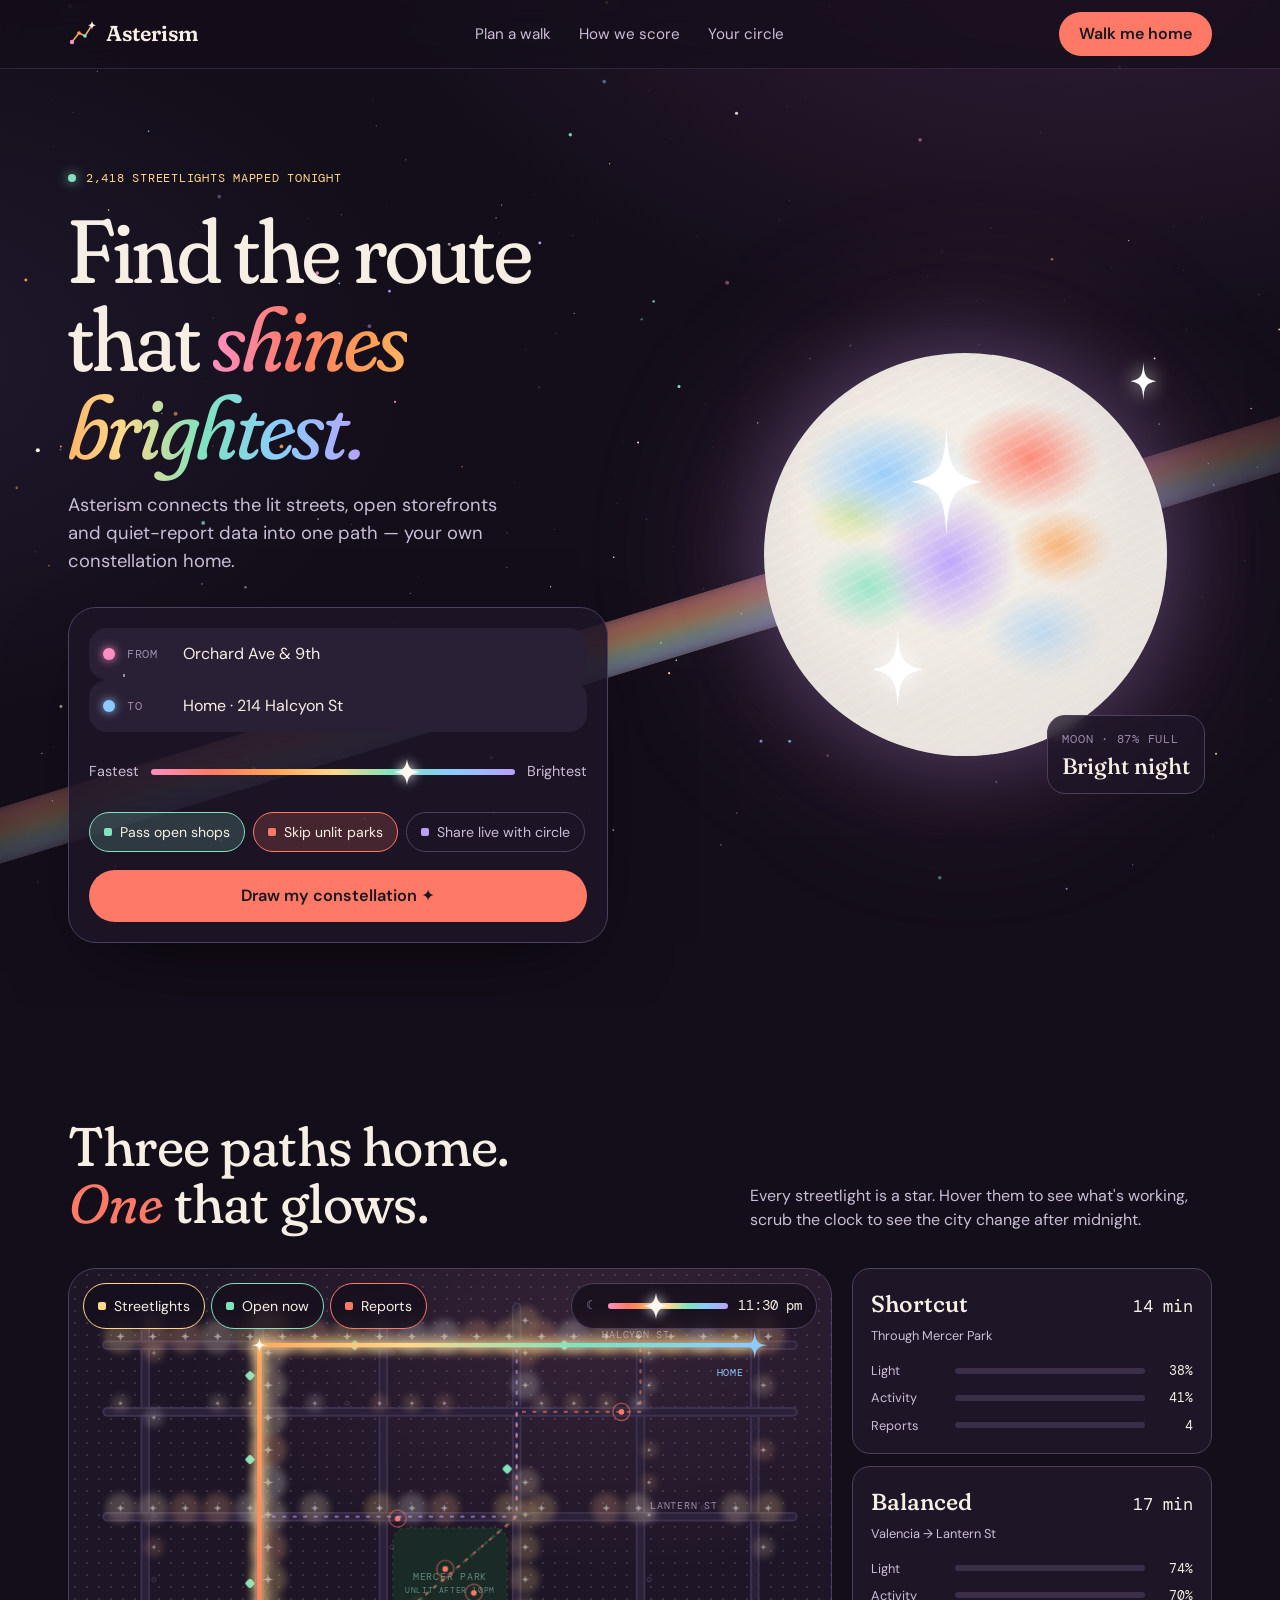
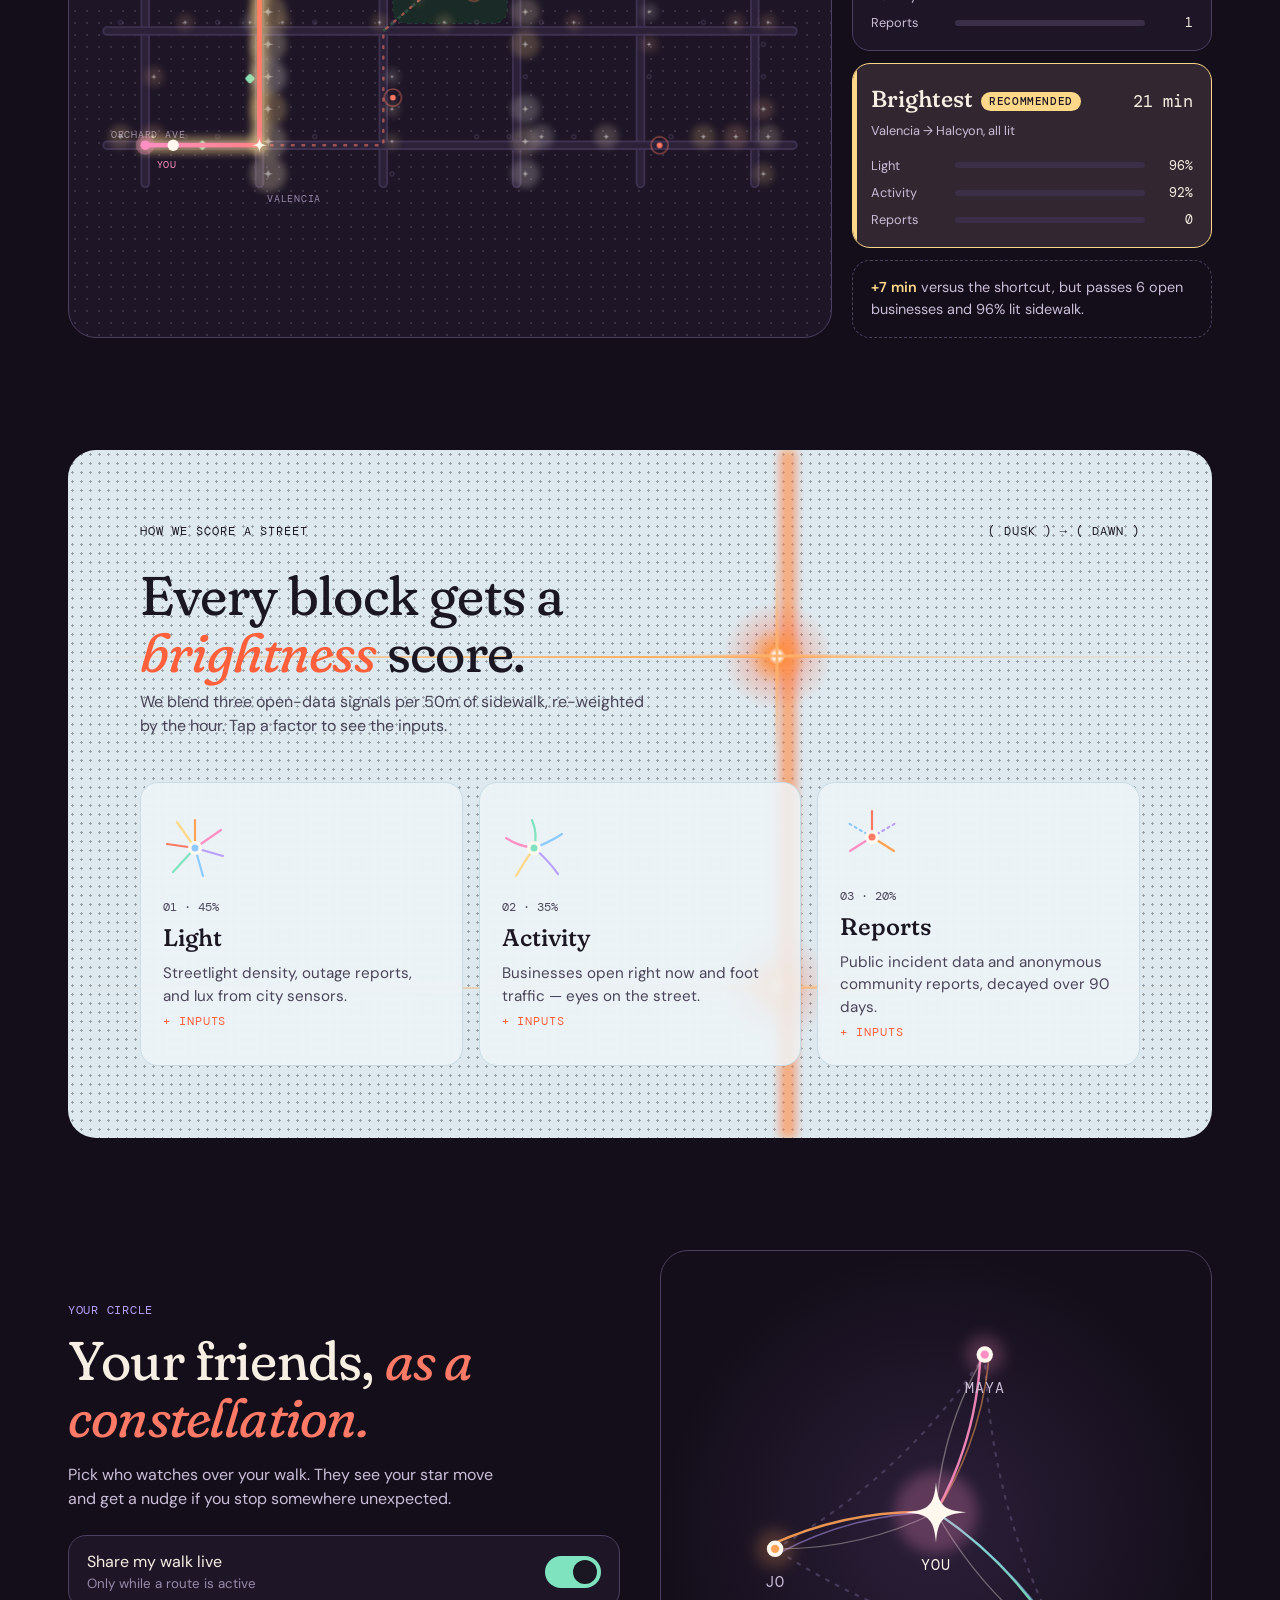
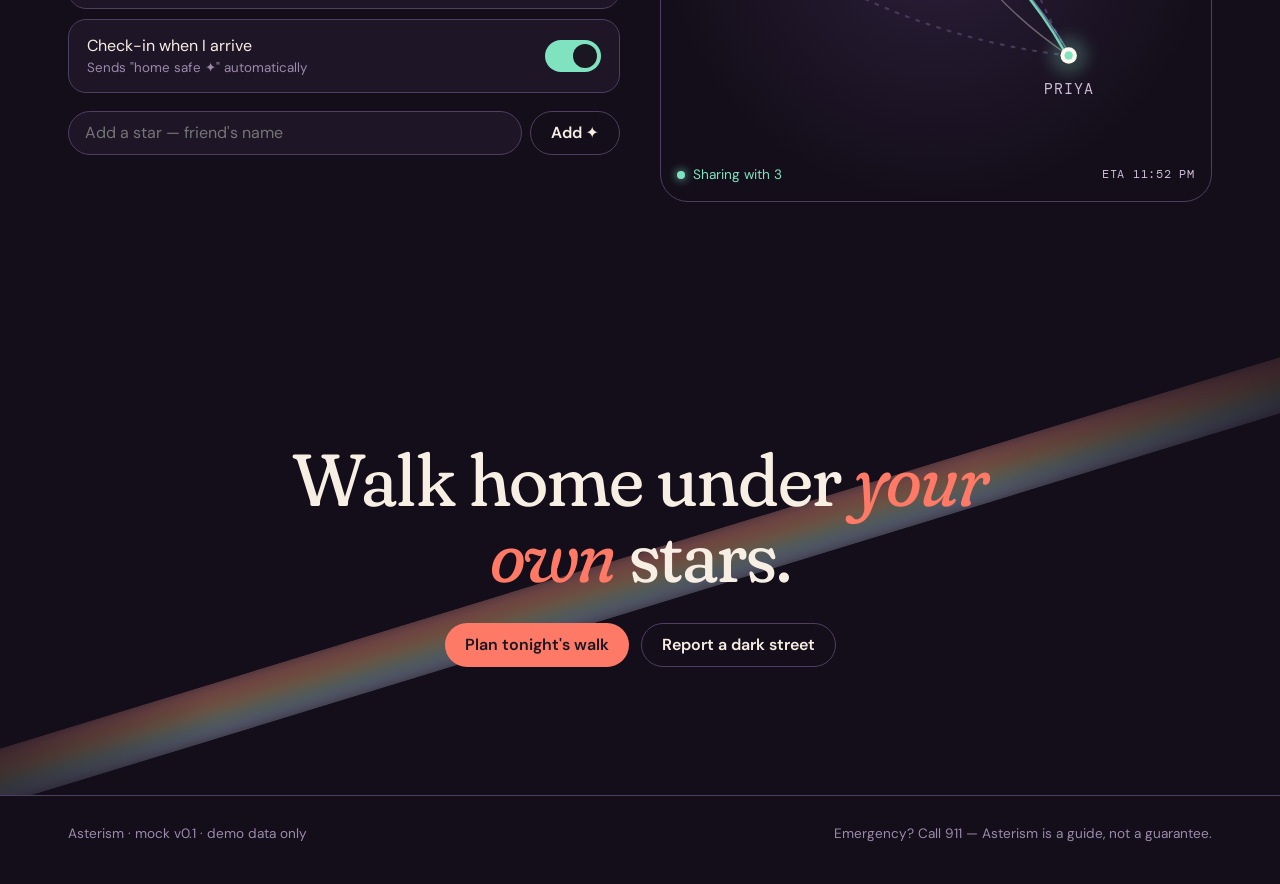
==== mocks/index.html @ a2ea8f25 "merge" ====
<!DOCTYPE html>
<html lang="en">
<head>
<meta charset="UTF-8">
<meta name="viewport" content="width=device-width, initial-scale=1">
<title>Asterism — safer night walks</title>
<!-- No DESIGN.md found — tokens defined inline from the brief's mood references (70s collage, Ewha "The Coordinate", painted neuron stars, opal moon). -->
<link rel="preconnect" href="https://fonts.googleapis.com">
<link rel="preconnect" href="https://fonts.gstatic.com" crossorigin>
<link href="https://fonts.googleapis.com/css2?family=Fraunces:ital,opsz,wght,SOFT@0,9..144,300..800,100;1,9..144,300..800,100&family=DM+Mono:wght@400;500&family=DM+Sans:opsz,wght@9..40,400..700&display=swap" rel="stylesheet">
<style>
  /* === DESIGN TOKENS === */
  :root {
    /* night: charcoal-plum, not navy */
    --night-1: #140e1a;
    --night-2: #1e1627;
    --night-3: #2a2035;
    --night-4: #3a2e48;
    --border: #4d3f60;
    --text: #f7efe4;           /* opal cream */
    --text-secondary: #cbbdd8;
    --text-faint: #9a8aab;

    /* the beam: coral → tangerine → butter → mint → sky → lilac */
    --coral: #ff7a66;
    --rose: #ff8fc3;
    --tangerine: #ffa255;
    --butter: #ffd88a;
    --mint: #7fe3bf;
    --sky: #8ccaff;
    --lilac: #b9a0ff;
    --beam: linear-gradient(90deg, var(--rose), var(--coral), var(--tangerine), var(--butter), var(--mint), var(--sky), var(--lilac));

    /* daylight paper (Ewha poster) */
    --mist: #dde9ef;
    --mist-2: #c9dbe4;
    --ink: #1b1722;
    --ink-2: #4a4458;
    --flare: #ff5f3a;

    --accent-solid: var(--coral);
    --accent-on-solid: #1b1722;

    --font-display: "Fraunces", Georgia, serif;
    --font-body: "DM Sans", system-ui, sans-serif;
    --font-mono: "DM Mono", ui-monospace, monospace;

    --r-sm: 10px;
    --r-md: 18px;
    --r-lg: 28px;
    --gutter: clamp(16px, 4vw, 48px);
  }

  *, *::before, *::after { box-sizing: border-box; margin: 0; padding: 0; }
  html { scroll-behavior: smooth; }
  body {
    font-family: var(--font-body);
    background: var(--night-1);
    color: var(--text);
    line-height: 1.5;
    overflow-x: hidden;
    -webkit-font-smoothing: antialiased;
  }
  button, input { font: inherit; color: inherit; }
  a { color: inherit; }
  :focus-visible { outline: 2px solid var(--butter); outline-offset: 3px; border-radius: 6px; }

  @media (prefers-reduced-motion: reduce) {
    *, *::before, *::after {
      animation-duration: 0.01ms !important;
      animation-iteration-count: 1 !important;
      transition-duration: 0.01ms !important;
      scroll-behavior: auto !important;
    }
  }

  .wrap { max-width: 1240px; margin: 0 auto; padding: 0 var(--gutter); }
  .mono { font-family: var(--font-mono); font-size: 0.78rem; letter-spacing: 0.06em; text-transform: uppercase; }

  /* starfield + film grain */
  .sky {
    position: fixed; inset: 0; z-index: -1; pointer-events: none;
    background:
      radial-gradient(1200px 700px at 85% -10%, #3b2140 0%, transparent 60%),
      radial-gradient(900px 600px at -10% 40%, #24193a 0%, transparent 60%),
      var(--night-1);
    transition: background 600ms ease;
  }
  .sky canvas { width: 100%; height: 100%; display: block; }

  /* === HEADER === */
  header { position: sticky; top: 0; z-index: 20; backdrop-filter: blur(12px); background: color-mix(in srgb, var(--night-1) 70%, transparent); border-bottom: 1px solid color-mix(in srgb, var(--border) 50%, transparent); }
  .nav { display: flex; align-items: center; justify-content: space-between; height: 68px; gap: 16px; }
  .logo { display: flex; align-items: center; gap: 10px; font-family: var(--font-display); font-weight: 600; font-size: 1.35rem; text-decoration: none; font-variation-settings: "SOFT" 100; }
  .logo svg { width: 28px; height: 28px; }
  .nav ul { display: flex; gap: 28px; list-style: none; }
  .nav ul a { text-decoration: none; color: var(--text-secondary); font-size: 0.95rem; }
  .nav ul a:hover { color: var(--text); }
  .btn {
    display: inline-flex; align-items: center; justify-content: center; gap: 8px;
    min-height: 44px; padding: 0 20px; border-radius: 999px; border: 0; cursor: pointer;
    font-weight: 600; text-decoration: none; transition: transform 150ms ease, box-shadow 200ms ease;
  }
  .btn-primary { background: var(--coral); color: var(--accent-on-solid); box-shadow: 0 0 0 0 rgba(255,122,102,.5); }
  .btn-primary:hover { transform: translateY(-1px); box-shadow: 0 8px 30px -6px rgba(255,122,102,.7); }
  .btn-ghost { background: transparent; color: var(--text); border: 1px solid var(--border); }
  .btn-ghost:hover { border-color: var(--text-secondary); }
  @media (max-width: 760px) { .nav ul { display: none; } }

  /* === HERO === */
  .hero { position: relative; padding: clamp(48px, 8vw, 96px) 0 64px; overflow: hidden; }
  .beam {
    position: absolute; left: -20%; right: -20%; top: 58%; height: 54px;
    background: linear-gradient(180deg, var(--rose), var(--coral) 18%, var(--tangerine) 34%, var(--butter) 50%, var(--mint) 66%, var(--sky) 82%, var(--lilac));
    transform: rotate(-17deg); filter: blur(6px) saturate(1.1); opacity: .55;
    mask-image: linear-gradient(90deg, transparent, #000 25%, #000 70%, transparent);
  }
  .beam::after { content: ""; position: absolute; inset: -30px 0; background: inherit; filter: blur(40px); opacity: .6; }
  .hero-grid { position: relative; display: grid; grid-template-columns: 1.1fr 0.9fr; gap: 48px; align-items: center; }
  @media (max-width: 920px) { .hero-grid { grid-template-columns: 1fr; } }
  .eyebrow { display: inline-flex; align-items: center; gap: 10px; color: var(--butter); }
  .eyebrow .dot { width: 8px; height: 8px; border-radius: 50%; background: var(--mint); box-shadow: 0 0 12px var(--mint); animation: pulse 2s ease-in-out infinite; }
  @keyframes pulse { 50% { opacity: .35; } }
  h1 {
    font-family: var(--font-display); font-weight: 400; font-variation-settings: "SOFT" 100, "opsz" 144;
    font-size: clamp(2.8rem, 7vw, 5.6rem); line-height: 0.98; letter-spacing: -0.02em; margin: 18px 0 22px;
  }
  h1 em { font-style: italic; background: var(--beam); -webkit-background-clip: text; background-clip: text; color: transparent; padding-right: .06em; }
  .lede { font-size: 1.15rem; color: var(--text-secondary); max-width: 34ch; }

  /* planner card */
  .planner {
    margin-top: 32px; max-width: 540px; padding: 20px; border-radius: var(--r-lg);
    background: color-mix(in srgb, var(--night-2) 85%, transparent); border: 1px solid var(--border);
    box-shadow: 0 30px 80px -30px rgba(0,0,0,.7);
  }
  .field { position: relative; display: flex; align-items: center; gap: 12px; padding: 10px 14px; border-radius: var(--r-md); background: var(--night-3); }
  .field + .field { margin-top: 8px; }
  .field label { width: 44px; color: var(--text-faint); }
  .field input { flex: 1; min-width: 0; background: transparent; border: 0; outline: none; min-height: 32px; font-size: 1rem; }
  .field .pin { width: 12px; height: 12px; border-radius: 50%; flex: none; }
  .planner-connector { position: absolute; left: 34px; top: 46px; width: 2px; height: 30px; background: repeating-linear-gradient(var(--text-faint) 0 3px, transparent 3px 7px); }
  .weights { margin-top: 18px; display: grid; gap: 14px; }
  .slider-row { display: grid; grid-template-columns: auto 1fr auto; gap: 12px; align-items: center; font-size: 0.9rem; color: var(--text-secondary); }
  input[type="range"] { -webkit-appearance: none; appearance: none; width: 100%; height: 44px; background: transparent; cursor: pointer; }
  input[type="range"]::-webkit-slider-runnable-track { height: 6px; border-radius: 6px; background: var(--beam); }
  input[type="range"]::-moz-range-track { height: 6px; border-radius: 6px; background: var(--beam); }
  input[type="range"]::-webkit-slider-thumb {
    -webkit-appearance: none; width: 26px; height: 26px; margin-top: -10px; border: 0; background: transparent;
    background-image: url("data:image/svg+xml,%3Csvg xmlns='http://www.w3.org/2000/svg' viewBox='0 0 24 24'%3E%3Cpath d='M12 0C13 8 16 11 24 12C16 13 13 16 12 24C11 16 8 13 0 12C8 11 11 8 12 0Z' fill='%23fff8ee'/%3E%3C/svg%3E");
    filter: drop-shadow(0 0 6px #fff);
  }
  input[type="range"]::-moz-range-thumb {
    width: 26px; height: 26px; border: 0; background: transparent;
    background-image: url("data:image/svg+xml,%3Csvg xmlns='http://www.w3.org/2000/svg' viewBox='0 0 24 24'%3E%3Cpath d='M12 0C13 8 16 11 24 12C16 13 13 16 12 24C11 16 8 13 0 12C8 11 11 8 12 0Z' fill='%23fff8ee'/%3E%3C/svg%3E");
  }
  .chips { display: flex; flex-wrap: wrap; gap: 8px; margin-top: 4px; }
  .chip {
    min-height: 40px; padding: 0 14px; border-radius: 999px; border: 1px solid var(--border); background: transparent;
    color: var(--text-secondary); cursor: pointer; font-size: 0.88rem; display: inline-flex; align-items: center; gap: 8px;
    transition: all 200ms ease;
  }
  .chip[aria-pressed="true"] { background: color-mix(in srgb, var(--chip, var(--mint)) 18%, transparent); border-color: var(--chip, var(--mint)); color: var(--text); }
  .chip .sw { width: 8px; height: 8px; border-radius: 2px; background: var(--chip, var(--mint)); }
  .planner .btn-primary { width: 100%; margin-top: 18px; min-height: 52px; font-size: 1.02rem; }

  /* opal moon */
  .moon-stage { position: relative; aspect-ratio: 1; max-width: 480px; justify-self: center; width: 100%; }
  .moon {
    position: absolute; inset: 8%; border-radius: 50%; overflow: hidden;
    background:
      radial-gradient(30% 22% at 30% 30%, rgba(140,202,255,.85), transparent 70%),
      radial-gradient(26% 20% at 66% 26%, rgba(255,122,102,.85), transparent 70%),
      radial-gradient(24% 26% at 46% 52%, rgba(185,160,255,.9), transparent 70%),
      radial-gradient(18% 14% at 74% 48%, rgba(255,162,85,.8), transparent 70%),
      radial-gradient(20% 16% at 26% 58%, rgba(127,227,191,.75), transparent 70%),
      radial-gradient(22% 16% at 70% 70%, rgba(140,202,255,.7), transparent 70%),
      radial-gradient(16% 12% at 22% 40%, rgba(214,230,120,.65), transparent 70%),
      radial-gradient(100% 100% at 50% 50%, #f1ece4 40%, #ddd6cc 100%);
    box-shadow: 0 0 80px 10px rgba(185,160,255,.25), 0 0 160px 40px rgba(255,143,195,.12), inset -30px -40px 80px rgba(120,100,140,.25);
    animation: drift 30s linear infinite;
  }
  .moon::before { /* brushstroke texture */
    content: ""; position: absolute; inset: -20%;
    background: repeating-linear-gradient(-28deg, rgba(255,255,255,.22) 0 3px, transparent 3px 11px),
                repeating-linear-gradient(52deg, rgba(255,255,255,.12) 0 2px, transparent 2px 17px);
    mix-blend-mode: soft-light;
  }
  .moon::after { content: ""; position: absolute; inset: 0; border-radius: 50%; background: radial-gradient(60% 60% at 40% 35%, transparent 55%, rgba(241,236,228,.7) 100%); }
  @keyframes drift { to { filter: hue-rotate(360deg); } }
  .sparkle { position: absolute; color: #fff; filter: drop-shadow(0 0 10px rgba(255,255,255,.9)); animation: twinkle 3.4s ease-in-out infinite; }
  .sparkle svg { width: 100%; height: 100%; display: block; }
  @keyframes twinkle { 50% { transform: scale(.7) rotate(12deg); opacity: .7; } }
  .moon-caption {
    position: absolute; bottom: 0; right: 0; padding: 10px 14px; border-radius: var(--r-md);
    background: color-mix(in srgb, var(--night-2) 80%, transparent); border: 1px solid var(--border); backdrop-filter: blur(6px);
  }
  .moon-caption strong { display: block; font-family: var(--font-display); font-size: 1.4rem; font-weight: 500; }
  @media (max-width: 920px) { .moon-stage { max-width: 320px; order: -1; } }

  /* === SECTION HEADINGS === */
  section { position: relative; }
  .sec { padding: clamp(64px, 9vw, 112px) 0; }
  h2 { font-family: var(--font-display); font-weight: 400; font-variation-settings: "SOFT" 100; font-size: clamp(2rem, 4.5vw, 3.4rem); line-height: 1.04; letter-spacing: -0.015em; }
  h2 em { font-style: italic; color: var(--coral); }
  .sec-head { display: flex; justify-content: space-between; align-items: end; gap: 24px; flex-wrap: wrap; margin-bottom: 36px; }
  .sec-head p { color: var(--text-secondary); max-width: 42ch; }

  /* === MAP === */
  .map-layout { display: grid; grid-template-columns: 1fr 360px; gap: 20px; }
  @media (max-width: 1000px) { .map-layout { grid-template-columns: 1fr; } }
  .map-card {
    position: relative; border-radius: var(--r-lg); overflow: hidden; border: 1px solid var(--border);
    background:
      radial-gradient(circle, rgba(203,189,216,.16) 1.1px, transparent 1.4px) 0 0 / 12px 12px,
      radial-gradient(700px 400px at 70% 10%, rgba(255,143,195,.10), transparent 60%),
      var(--night-2);
  }
  .map-toolbar { position: absolute; top: 14px; left: 14px; right: 14px; display: flex; justify-content: space-between; gap: 12px; flex-wrap: wrap; z-index: 2; pointer-events: none; }
  .map-toolbar > * { pointer-events: auto; }
  @media (max-width: 640px) { .map-toolbar { position: static; padding: 12px 12px 0; } }
  .layers { display: flex; gap: 6px; flex-wrap: wrap; }
  .layers .chip { background: color-mix(in srgb, var(--night-1) 75%, transparent); backdrop-filter: blur(6px); }
  .clock { display: flex; align-items: center; gap: 10px; padding: 4px 14px; border-radius: 999px; background: color-mix(in srgb, var(--night-1) 75%, transparent); border: 1px solid var(--border); backdrop-filter: blur(6px); }
  .clock input { width: 120px; height: 36px; }
  .clock output { font-family: var(--font-mono); font-size: .85rem; min-width: 64px; }
  #map { display: block; width: 100%; height: auto; aspect-ratio: 800 / 580; }
  #map .street { stroke: #3e3150; stroke-width: 10; stroke-linecap: round; }
  #map .street-core { stroke: #2b2138; stroke-width: 6; stroke-linecap: round; }
  #map .park { fill: #1a2a26; stroke: #2b4a40; stroke-dasharray: 3 5; }
  #map .label { font-family: var(--font-mono); font-size: 10px; letter-spacing: .08em; fill: var(--text-faint); text-transform: uppercase; }
  #map .light { transition: opacity 400ms ease; cursor: pointer; }
  #map .incident { fill: none; stroke: var(--coral); stroke-width: 1.5; cursor: pointer; }
  #map .incident-core { fill: var(--coral); }
  #map .shop { fill: var(--mint); cursor: pointer; transition: opacity 400ms ease; }
  #map .route { fill: none; stroke-linecap: round; stroke-linejoin: round; transition: opacity 400ms ease, stroke-width 300ms ease; }
  #map .route-ghost { stroke-dasharray: 2 9; stroke-width: 2.5; opacity: .55; cursor: pointer; }
  #map .route-active { stroke-width: 5; filter: url(#glow); }
  #map .route-halo { fill: none; stroke-width: 18; stroke-linecap: round; stroke-linejoin: round; opacity: 0; filter: url(#soft); transition: opacity 400ms ease; }
  #map #lights { opacity: .6; }
  #map .node { transition: opacity 300ms ease; }
  .layer-off { opacity: 0 !important; pointer-events: none; }
  .tip {
    position: absolute; z-index: 5; pointer-events: none; padding: 8px 12px; border-radius: var(--r-sm);
    background: var(--text); color: var(--ink); font-size: .82rem; line-height: 1.35; max-width: 220px;
    transform: translate(-50%, calc(-100% - 14px)); opacity: 0; transition: opacity 150ms ease;
    box-shadow: 0 10px 30px rgba(0,0,0,.4);
  }
  .tip b { font-family: var(--font-mono); font-size: .7rem; letter-spacing: .08em; text-transform: uppercase; display: block; color: var(--ink-2); }
  .tip.show { opacity: 1; }

  .routes { display: grid; gap: 12px; align-content: start; }
  .route-card {
    text-align: left; width: 100%; padding: 18px; border-radius: var(--r-md); cursor: pointer;
    background: var(--night-2); border: 1px solid var(--border); transition: border-color 200ms ease, transform 200ms ease, background 200ms ease;
    position: relative; overflow: hidden;
  }
  .route-card:hover { transform: translateX(-3px); }
  .route-card[aria-pressed="true"] { border-color: var(--rc); background: color-mix(in srgb, var(--rc) 9%, var(--night-2)); }
  .route-card[aria-pressed="true"]::before { content: ""; position: absolute; left: 0; top: 0; bottom: 0; width: 4px; background: var(--rc); }
  .rc-top { display: flex; justify-content: space-between; align-items: baseline; gap: 12px; }
  .rc-name { font-family: var(--font-display); font-size: 1.45rem; font-weight: 500; font-variation-settings: "SOFT" 100; }
  .rc-time { font-family: var(--font-mono); font-size: 1.05rem; }
  .rc-tag { display: inline-block; margin-top: 4px; font-size: .8rem; color: var(--text-secondary); }
  .rec-badge { display: none; margin-left: 8px; padding: 2px 8px; border-radius: 999px; background: var(--rc); color: var(--ink); font-family: var(--font-mono); font-size: .66rem; letter-spacing: .06em; text-transform: uppercase; vertical-align: middle; }
  .route-card.recommended .rec-badge { display: inline-block; }
  .bars { display: grid; gap: 8px; margin-top: 14px; }
  .bar { display: grid; grid-template-columns: 74px 1fr 38px; gap: 10px; align-items: center; font-size: .8rem; color: var(--text-secondary); }
  .bar .track { height: 6px; border-radius: 6px; background: var(--night-4); overflow: hidden; }
  .bar .fill { height: 100%; border-radius: 6px; background: var(--c); width: 0; transition: width 700ms cubic-bezier(.2,.8,.2,1); }
  .bar span:last-child { font-family: var(--font-mono); text-align: right; color: var(--text); }
  .route-note { padding: 16px 18px; border-radius: var(--r-md); border: 1px dashed var(--border); color: var(--text-secondary); font-size: .9rem; }
  .route-note strong { color: var(--butter); font-weight: 600; }

  /* === HOW IT WORKS (Ewha daylight paper) === */
  .paper {
    background:
      radial-gradient(circle, rgba(27,23,34,.35) 1px, transparent 1.3px) 0 0 / 9px 9px,
      var(--mist);
    color: var(--ink);
    border-radius: var(--r-lg);
    position: relative; overflow: hidden; padding: clamp(32px, 6vw, 72px);
  }
  .flare-v { position: absolute; top: 0; bottom: 0; left: 62%; width: 22px; background: linear-gradient(90deg, transparent, rgba(255,95,58,.55), rgba(255,180,90,.9), rgba(255,95,58,.55), transparent); filter: blur(4px); }
  .flare-h { position: absolute; left: 0; right: 0; height: 2px; background: linear-gradient(90deg, transparent, rgba(255,170,80,.9) 50%, transparent); }
  .flare-star { position: absolute; width: 120px; height: 120px; transform: translate(-50%, -50%); background: radial-gradient(circle, #fff 0 4%, rgba(255,140,60,.9) 10%, rgba(255,95,58,.25) 35%, transparent 65%); }
  .flare-star::before, .flare-star::after { content: ""; position: absolute; left: 50%; top: 50%; background: linear-gradient(90deg, transparent, #ffb36b, transparent); transform: translate(-50%, -50%); }
  .flare-star::before { width: 260px; height: 3px; }
  .flare-star::after { width: 3px; height: 200px; background: linear-gradient(transparent, #ffb36b, transparent); }
  .paper-head { position: relative; display: flex; justify-content: space-between; gap: 24px; flex-wrap: wrap; font-family: var(--font-mono); font-size: .78rem; letter-spacing: .08em; text-transform: uppercase; }
  .paper h2 { position: relative; color: var(--ink); margin: 28px 0 8px; max-width: 16ch; }
  .paper h2 em { color: var(--flare); }
  .paper > p { position: relative; color: var(--ink-2); max-width: 46ch; }
  .factors { position: relative; display: grid; grid-template-columns: repeat(3, 1fr); gap: 16px; margin-top: 44px; }
  @media (max-width: 860px) { .factors { grid-template-columns: 1fr; } }
  .factor {
    padding: 22px; border-radius: var(--r-md); background: rgba(240,246,249,.82); backdrop-filter: blur(3px);
    border: 1px solid var(--mist-2); cursor: pointer; text-align: left; transition: transform 250ms ease, box-shadow 250ms ease;
  }
  .factor:hover, .factor[aria-expanded="true"] { transform: translateY(-4px); box-shadow: 0 20px 40px -20px rgba(27,23,34,.35); }
  .factor svg { width: 64px; height: 64px; display: block; margin-bottom: 14px; }
  .factor .num { font-family: var(--font-mono); font-size: .75rem; color: var(--ink-2); }
  .factor h3 { font-family: var(--font-display); font-weight: 500; font-size: 1.5rem; margin: 2px 0 6px; font-variation-settings: "SOFT" 100; }
  .factor p { color: var(--ink-2); font-size: .95rem; }
  .factor .more { display: grid; grid-template-rows: 0fr; transition: grid-template-rows 350ms ease; }
  .factor .more > div { overflow: hidden; }
  .factor[aria-expanded="true"] .more { grid-template-rows: 1fr; }
  .factor .more ul { list-style: none; margin-top: 14px; padding-top: 14px; border-top: 1px dashed var(--ink-2); display: grid; gap: 6px; font-size: .88rem; }
  .factor .more li { display: flex; justify-content: space-between; gap: 10px; }
  .factor .more li span:last-child { font-family: var(--font-mono); }
  .factor .toggle { margin-top: 12px; font-family: var(--font-mono); font-size: .72rem; letter-spacing: .08em; text-transform: uppercase; color: var(--flare); }

  /* === YOUR CONSTELLATION === */
  .circle-grid { display: grid; grid-template-columns: 1fr 1fr; gap: 40px; align-items: center; }
  @media (max-width: 900px) { .circle-grid { grid-template-columns: 1fr; } }
  .circle-copy p { color: var(--text-secondary); margin: 16px 0 24px; max-width: 40ch; }
  .switch-row { display: flex; align-items: center; justify-content: space-between; gap: 16px; padding: 14px 18px; border-radius: var(--r-md); background: var(--night-2); border: 1px solid var(--border); }
  .switch-row + .switch-row { margin-top: 10px; }
  .switch-row small { display: block; color: var(--text-faint); }
  .switch { position: relative; width: 56px; height: 32px; border-radius: 999px; border: 0; background: var(--night-4); cursor: pointer; flex: none; transition: background 250ms ease; }
  .switch::after { content: ""; position: absolute; top: 4px; left: 4px; width: 24px; height: 24px; border-radius: 50%; background: var(--text); transition: transform 250ms cubic-bezier(.3,1.4,.5,1); }
  .switch[aria-checked="true"] { background: var(--mint); }
  .switch[aria-checked="true"]::after { transform: translateX(24px); background: var(--ink); }
  .add-row { display: flex; gap: 8px; margin-top: 18px; }
  .add-row input { flex: 1; min-width: 0; min-height: 44px; padding: 0 16px; border-radius: 999px; border: 1px solid var(--border); background: var(--night-2); outline: none; }
  .add-row input:focus { border-color: var(--lilac); }
  .constellation-card { position: relative; aspect-ratio: 1; border-radius: var(--r-lg); background: radial-gradient(circle at 50% 50%, #2c1f3a, var(--night-1) 70%); border: 1px solid var(--border); overflow: hidden; }
  #friends { width: 100%; height: 100%; display: block; }
  #friends .fname { font-family: var(--font-mono); font-size: 11px; letter-spacing: .06em; fill: var(--text-secondary); text-transform: uppercase; }
  #friends .tendril { fill: none; stroke-linecap: round; }
  .share-status { position: absolute; left: 16px; bottom: 16px; right: 16px; display: flex; justify-content: space-between; gap: 12px; font-size: .85rem; color: var(--text-secondary); }
  .share-status .live { color: var(--mint); display: inline-flex; align-items: center; gap: 8px; }
  .share-status .live::before { content: ""; width: 8px; height: 8px; border-radius: 50%; background: currentColor; box-shadow: 0 0 10px currentColor; animation: pulse 1.6s infinite; }

  /* === CTA / FOOTER === */
  .cta { text-align: center; padding: clamp(80px, 10vw, 140px) 0; position: relative; overflow: hidden; }
  .cta .beam { top: 50%; opacity: .4; }
  .cta h2 { position: relative; font-size: clamp(2.4rem, 6vw, 4.6rem); max-width: 16ch; margin: 0 auto 28px; }
  .cta .row { position: relative; display: flex; gap: 12px; justify-content: center; flex-wrap: wrap; }
  footer { border-top: 1px solid var(--border); padding: 28px 0 40px; color: var(--text-faint); font-size: .85rem; }
  footer .wrap { display: flex; justify-content: space-between; gap: 16px; flex-wrap: wrap; }

  .sr-only { position: absolute; width: 1px; height: 1px; overflow: hidden; clip: rect(0 0 0 0); white-space: nowrap; }
</style>
</head>
<body>
<div class="sky" aria-hidden="true"><canvas id="stars"></canvas></div>

<header>
  <nav class="wrap nav" aria-label="Main">
    <a class="logo" href="#">
      <svg viewBox="0 0 28 28" aria-hidden="true">
        <defs><linearGradient id="lg" x1="0" x2="1" y1="0" y2="1"><stop offset="0" stop-color="#ff8fc3"/><stop offset=".5" stop-color="#ffa255"/><stop offset="1" stop-color="#8ccaff"/></linearGradient></defs>
        <path d="M4 22 L11 13 L17 16 L24 5" fill="none" stroke="url(#lg)" stroke-width="1.6" stroke-linecap="round"/>
        <circle cx="4" cy="22" r="2.2" fill="#ff8fc3"/><circle cx="11" cy="13" r="1.8" fill="#ffa255"/><circle cx="17" cy="16" r="1.8" fill="#7fe3bf"/>
        <path d="M24 0.5C24.5 4 25.5 5 28 5.2C25.5 5.5 24.5 6.5 24 10C23.5 6.5 22.5 5.5 20 5.2C22.5 5 23.5 4 24 0.5Z" fill="#fff8ee"/>
      </svg>
      Asterism
    </a>
    <ul>
      <li><a href="#map-sec">Plan a walk</a></li>
      <li><a href="#how">How we score</a></li>
      <li><a href="#circle">Your circle</a></li>
    </ul>
    <a class="btn btn-primary" href="#map-sec">Walk me home</a>
  </nav>
</header>

<main>
  <!-- HERO -->
  <section class="hero">
    <div class="beam" aria-hidden="true"></div>
    <div class="wrap hero-grid">
      <div>
        <span class="eyebrow mono"><span class="dot"></span>2,418 streetlights mapped tonight</span>
        <h1>Find the route that <em>shines brightest.</em></h1>
        <p class="lede">Asterism connects the lit streets, open storefronts and quiet-report data into one path — your own constellation home.</p>

        <form class="planner" id="planner" onsubmit="return false" aria-label="Plan a route">
          <div style="position:relative">
            <div class="field"><span class="pin" style="background:var(--rose);box-shadow:0 0 10px var(--rose)"></span><label class="mono" for="from">From</label><input id="from" value="Orchard Ave &amp; 9th"></div>
            <span class="planner-connector" aria-hidden="true"></span>
            <div class="field"><span class="pin" style="background:var(--sky);box-shadow:0 0 10px var(--sky)"></span><label class="mono" for="to">To</label><input id="to" value="Home · 214 Halcyon St"></div>
          </div>
          <div class="weights">
            <div class="slider-row">
              <span>Fastest</span>
              <input type="range" id="glow" min="0" max="100" value="72" aria-label="Weighting between speed and light">
              <span>Brightest</span>
            </div>
            <div class="chips" role="group" aria-label="Preferences">
              <button type="button" class="chip" aria-pressed="true" style="--chip:var(--mint)" data-pref="shops"><span class="sw"></span>Pass open shops</button>
              <button type="button" class="chip" aria-pressed="true" style="--chip:var(--coral)" data-pref="parks"><span class="sw"></span>Skip unlit parks</button>
              <button type="button" class="chip" aria-pressed="false" style="--chip:var(--lilac)" data-pref="share"><span class="sw"></span>Share live with circle</button>
            </div>
          </div>
          <button class="btn btn-primary" id="draw" type="submit">Draw my constellation ✦</button>
        </form>
      </div>

      <div class="moon-stage" aria-hidden="true">
        <div class="moon"></div>
        <span class="sparkle" style="left:38%;top:24%;width:16%;height:22%;"><svg viewBox="0 0 24 36"><path d="M12 0C12.8 13 14 16 24 18C14 20 12.8 23 12 36C11.2 23 10 20 0 18C10 16 11.2 13 12 0Z" fill="currentColor"/></svg></span>
        <span class="sparkle" style="left:30%;top:66%;width:12%;height:16%;animation-delay:-1.4s"><svg viewBox="0 0 24 36"><path d="M12 0C12.8 13 14 16 24 18C14 20 12.8 23 12 36C11.2 23 10 20 0 18C10 16 11.2 13 12 0Z" fill="currentColor"/></svg></span>
        <span class="sparkle" style="left:84%;top:10%;width:6%;height:8%;animation-delay:-2.2s"><svg viewBox="0 0 24 36"><path d="M12 0C12.8 13 14 16 24 18C14 20 12.8 23 12 36C11.2 23 10 20 0 18C10 16 11.2 13 12 0Z" fill="currentColor"/></svg></span>
        <div class="moon-caption"><span class="mono" style="color:var(--text-faint)">Moon · 87% full</span><strong>Bright night</strong></div>
      </div>
    </div>
  </section>

  <!-- MAP -->
  <section class="sec" id="map-sec">
    <div class="wrap">
      <div class="sec-head">
        <h2>Three paths home.<br><em>One</em> that glows.</h2>
        <p>Every streetlight is a star. Hover them to see what's working, scrub the clock to see the city change after midnight.</p>
      </div>

      <div class="map-layout">
        <div class="map-card">
          <div class="map-toolbar">
            <div class="layers" role="group" aria-label="Map layers">
              <button type="button" class="chip" aria-pressed="true" style="--chip:var(--butter)" data-layer="lights"><span class="sw"></span>Streetlights</button>
              <button type="button" class="chip" aria-pressed="true" style="--chip:var(--mint)" data-layer="shops"><span class="sw"></span>Open now</button>
              <button type="button" class="chip" aria-pressed="true" style="--chip:var(--coral)" data-layer="incidents"><span class="sw"></span>Reports</button>
            </div>
            <label class="clock"><span class="sr-only">Time of walk</span><span class="mono" style="color:var(--text-faint)">☾</span><input type="range" id="clock" min="0" max="8" value="3" aria-label="Time of walk"><output id="clock-out">11:30 pm</output></label>
          </div>
          <svg id="map" viewBox="0 0 800 580" role="img" aria-label="Map of three walking routes with streetlights, open businesses, and incident reports">
            <defs>
              <filter id="glow" x="-50%" y="-50%" width="200%" height="200%"><feGaussianBlur stdDeviation="3" result="b"/><feMerge><feMergeNode in="b"/><feMergeNode in="SourceGraphic"/></feMerge></filter>
              <filter id="soft" x="-200%" y="-200%" width="500%" height="500%"><feGaussianBlur stdDeviation="4"/></filter>
              <linearGradient id="beamGrad" gradientUnits="userSpaceOnUse" x1="80" y1="500" x2="720" y2="80">
                <stop offset="0" stop-color="#ff8fc3"/><stop offset=".2" stop-color="#ff7a66"/><stop offset=".4" stop-color="#ffa255"/><stop offset=".6" stop-color="#ffd88a"/><stop offset=".8" stop-color="#7fe3bf"/><stop offset="1" stop-color="#8ccaff"/>
              </linearGradient>
              <symbol id="spark" viewBox="-12 -12 24 24"><path d="M0 -12C.6 -3 3 -.6 12 0C3 .6 .6 3 0 12C-.6 3 -3 .6 -12 0C-3 -.6 -.6 -3 0 -12Z"/></symbol>
            </defs>
            <rect class="park" x="340" y="272" width="120" height="100" rx="14"/>
            <text class="label" x="400" y="326" text-anchor="middle" style="fill:#5d8a7a">Mercer Park</text>
            <text class="label" x="400" y="340" text-anchor="middle" style="fill:#5d8a7a;font-size:8px">unlit after 10pm</text>
            <g id="streets"></g>
            <g id="labels">
              <text class="label" x="208" y="560">Valencia</text>
              <text class="label" x="560" y="72">Halcyon St</text>
              <text class="label" x="44" y="492">Orchard Ave</text>
              <text class="label" x="610" y="252">Lantern St</text>
            </g>
            <g id="lights"></g>
            <g id="shops"></g>
            <g id="incidents"></g>
            <g id="routes"></g>
            <g id="nodes"></g>
            <circle id="walker" r="6" fill="#fff8ee" filter="url(#glow)" opacity="0"/>
            <g>
              <circle cx="80" cy="500" r="10" fill="#ff8fc3" opacity=".3"/><circle cx="80" cy="500" r="5" fill="#ff8fc3"/>
              <text class="label" x="92" y="524" style="fill:#ff8fc3">You</text>
              <use href="#spark" x="706" y="66" width="28" height="28" fill="#8ccaff" filter="url(#glow)"/>
              <text class="label" x="680" y="112" style="fill:#8ccaff">Home</text>
            </g>
          </svg>
          <div class="tip" id="tip"></div>
        </div>

        <div class="routes" id="route-list">
          <!-- filled by script -->
        </div>
      </div>
    </div>
  </section>

  <!-- HOW -->
  <section class="sec" id="how" style="padding-top:0">
    <div class="wrap">
      <div class="paper">
        <div class="flare-v" aria-hidden="true"></div>
        <div class="flare-h" style="top:30%" aria-hidden="true"></div>
        <div class="flare-h" style="top:78%;opacity:.6" aria-hidden="true"></div>
        <div class="flare-star" style="left:62%;top:30%" aria-hidden="true"></div>
        <div class="flare-star" style="left:62%;top:78%;opacity:.7" aria-hidden="true"></div>
        <div class="paper-head"><span>How we score a street</span><span>( dusk ) → ( dawn )</span></div>
        <h2>Every block gets a <em>brightness</em> score.</h2>
        <p>We blend three open-data signals per 50m of sidewalk, re-weighted by the hour. Tap a factor to see the inputs.</p>

        <div class="factors">
          <button class="factor" aria-expanded="false" type="button">
            <svg viewBox="0 0 64 64" aria-hidden="true"><g stroke-linecap="round" fill="none" stroke-width="2.2">
              <path d="M32 32 L32 4" stroke="#ffa255"/><path d="M32 32 L58 14" stroke="#ff8fc3"/><path d="M32 32 L60 40" stroke="#b9a0ff"/><path d="M32 32 L40 60" stroke="#8ccaff"/><path d="M32 32 L10 56" stroke="#7fe3bf"/><path d="M32 32 L4 28" stroke="#ff7a66"/><path d="M32 32 L14 6" stroke="#ffd88a"/></g>
              <circle cx="32" cy="32" r="7" fill="#fff8ee"/><circle cx="32" cy="32" r="3.5" fill="#8ccaff"/></svg>
            <span class="num">01 · 45%</span>
            <h3>Light</h3>
            <p>Streetlight density, outage reports, and lux from city sensors.</p>
            <div class="more"><div><ul><li><span>City pole registry</span><span>18,240</span></li><li><span>Outages (311, 48h)</span><span>live</span></li><li><span>Storefront glow</span><span>after 9pm</span></li></ul></div></div>
            <span class="toggle">+ inputs</span>
          </button>
          <button class="factor" aria-expanded="false" type="button">
            <svg viewBox="0 0 64 64" aria-hidden="true"><g stroke-linecap="round" fill="none" stroke-width="2.2">
              <path d="M32 32 Q 36 18 30 4" stroke="#7fe3bf"/><path d="M32 32 Q 48 26 60 18" stroke="#8ccaff"/><path d="M32 32 Q 46 44 56 58" stroke="#b9a0ff"/><path d="M32 32 Q 22 46 14 60" stroke="#ffd88a"/><path d="M32 32 Q 16 30 4 22" stroke="#ff8fc3"/></g>
              <circle cx="32" cy="32" r="7" fill="#fff8ee"/><circle cx="32" cy="32" r="3.5" fill="#7fe3bf"/></svg>
            <span class="num">02 · 35%</span>
            <h3>Activity</h3>
            <p>Businesses open right now and foot traffic — eyes on the street.</p>
            <div class="more"><div><ul><li><span>Open-hours listings</span><span>by minute</span></li><li><span>Transit stops nearby</span><span>±150m</span></li><li><span>Community "safe spots"</span><span>312</span></li></ul></div></div>
            <span class="toggle">+ inputs</span>
          </button>
          <button class="factor" aria-expanded="false" type="button">
            <svg viewBox="0 0 64 64" aria-hidden="true"><g stroke-linecap="round" fill="none" stroke-width="2.2">
              <path d="M32 32 L32 6" stroke="#ff7a66"/><path d="M32 32 L54 46" stroke="#ffa255"/><path d="M32 32 L10 46" stroke="#ff8fc3"/><path d="M32 32 L56 18" stroke="#b9a0ff" stroke-dasharray="2 4"/><path d="M32 32 L8 18" stroke="#8ccaff" stroke-dasharray="2 4"/></g>
              <circle cx="32" cy="32" r="7" fill="#fff8ee"/><circle cx="32" cy="32" r="3.5" fill="#ff7a66"/></svg>
            <span class="num">03 · 20%</span>
            <h3>Reports</h3>
            <p>Public incident data and anonymous community reports, decayed over 90 days.</p>
            <div class="more"><div><ul><li><span>Public incident feed</span><span>daily</span></li><li><span>Community reports</span><span>verified ×2</span></li><li><span>Half-life</span><span>30 days</span></li></ul></div></div>
            <span class="toggle">+ inputs</span>
          </button>
        </div>
      </div>
    </div>
  </section>

  <!-- CIRCLE -->
  <section class="sec" id="circle" style="padding-top:0">
    <div class="wrap circle-grid">
      <div class="circle-copy">
        <span class="mono" style="color:var(--lilac)">Your circle</span>
        <h2 style="margin-top:12px">Your friends, <em>as a constellation.</em></h2>
        <p>Pick who watches over your walk. They see your star move and get a nudge if you stop somewhere unexpected.</p>
        <div class="switch-row"><div>Share my walk live<small>Only while a route is active</small></div><button class="switch" role="switch" aria-checked="true" id="share-switch" aria-label="Share my walk live"></button></div>
        <div class="switch-row"><div>Check-in when I arrive<small>Sends "home safe ✦" automatically</small></div><button class="switch" role="switch" aria-checked="true" aria-label="Check-in when I arrive"></button></div>
        <form class="add-row" id="add-friend" onsubmit="return false">
          <label for="friend-name" class="sr-only">Friend's name</label>
          <input id="friend-name" placeholder="Add a star — friend's name" maxlength="14">
          <button class="btn btn-ghost" type="submit">Add ✦</button>
        </form>
      </div>
      <div class="constellation-card">
        <svg id="friends" viewBox="0 0 400 400" aria-label="Your trusted circle"></svg>
        <div class="share-status"><span class="live" id="live-label">Sharing with 3</span><span class="mono">ETA 11:52 pm</span></div>
      </div>
    </div>
  </section>

  <!-- CTA -->
  <section class="cta">
    <div class="beam" aria-hidden="true"></div>
    <div class="wrap">
      <h2>Walk home under <em>your own</em> stars.</h2>
      <div class="row"><a class="btn btn-primary" href="#map-sec">Plan tonight's walk</a><a class="btn btn-ghost" href="#how">Report a dark street</a></div>
    </div>
  </section>
</main>

<footer>
  <div class="wrap"><span>Asterism · mock v0.1 · demo data only</span><span>Emergency? Call 911 — Asterism is a guide, not a guarantee.</span></div>
</footer>

<script>
(() => {
  const reduce = matchMedia('(prefers-reduced-motion: reduce)').matches;
  const NS = 'http://www.w3.org/2000/svg';
  const el = (tag, attrs = {}, parent) => { const n = document.createElementNS(NS, tag); for (const k in attrs) n.setAttribute(k, attrs[k]); parent && parent.appendChild(n); return n; };

  /* ---------- starfield ---------- */
  const cv = document.getElementById('stars'), ctx = cv.getContext('2d');
  const hues = ['#ff8fc3','#ffa255','#ffd88a','#7fe3bf','#8ccaff','#b9a0ff','#fff8ee','#fff8ee','#fff8ee'];
  let pts = [];
  function sizeSky() {
    cv.width = innerWidth * devicePixelRatio; cv.height = innerHeight * devicePixelRatio;
    pts = Array.from({ length: Math.round(innerWidth * innerHeight / 5000) }, () => ({
      x: Math.random() * cv.width, y: Math.random() * cv.height, r: (Math.random() ** 3 * 1.8 + .3) * devicePixelRatio,
      c: hues[Math.floor(Math.random() * hues.length)], p: Math.random() * 6.28, s: .5 + Math.random() * 1.5
    }));
  }
  function drawSky(t) {
    ctx.clearRect(0, 0, cv.width, cv.height);
    for (const s of pts) {
      ctx.globalAlpha = reduce ? .7 : .35 + .65 * (0.5 + 0.5 * Math.sin(t / 1000 * s.s + s.p));
      ctx.fillStyle = s.c; ctx.beginPath(); ctx.arc(s.x, s.y, s.r, 0, 6.28); ctx.fill();
    }
    if (!reduce) requestAnimationFrame(drawSky);
  }
  sizeSky(); requestAnimationFrame(drawSky); addEventListener('resize', sizeSky);

  /* ---------- map data (fictional) ---------- */
  const V = [80, 200, 330, 470, 600, 720], H = [80, 150, 260, 380, 500];
  const litV = { 80: .4, 200: 1, 330: .25, 470: .7, 600: .3, 720: .45 };
  const litH = { 80: .9, 150: .35, 260: .75, 380: .3, 500: .55 };
  const gStreets = document.getElementById('streets'), gLights = document.getElementById('lights');
  const segs = [];
  V.forEach(x => segs.push({ x1: x, y1: 40, x2: x, y2: 540, lit: litV[x] }));
  H.forEach(y => segs.push({ x1: 40, y1: y, x2: 760, y2: y, lit: litH[y] }));
  segs.push({ x1: 330, y1: 380, x2: 470, y2: 260, lit: .05, path: true });
  segs.forEach(s => {
    el('line', { ...s, class: s.path ? '' : 'street', stroke: s.path ? '#2b4a40' : null, 'stroke-width': s.path ? 3 : null, 'stroke-dasharray': s.path ? '4 6' : null }, gStreets);
    if (!s.path) el('line', { x1: s.x1, y1: s.y1, x2: s.x2, y2: s.y2, class: 'street-core' }, gStreets);
  });
  // seeded random so the mock is stable
  let seed = 7; const rnd = () => (seed = (seed * 16807) % 2147483647) / 2147483647;
  const lightCols = ['#ffd88a', '#ffe9c2', '#ffb98a', '#fff8ee'];
  segs.forEach(s => {
    const len = Math.hypot(s.x2 - s.x1, s.y2 - s.y1), step = 34;
    for (let d = 14; d < len; d += step) {
      const on = rnd() < s.lit + .08; if (!on && rnd() > .3) continue;
      const t = d / len, x = s.x1 + (s.x2 - s.x1) * t + (s.x1 === s.x2 ? 9 : 0), y = s.y1 + (s.y2 - s.y1) * t + (s.y1 === s.y2 ? -9 : 0);
      const g = el('g', { class: 'light', tabindex: 0, 'data-tip': on ? `<b>Streetlight · working</b>LED · ~${Math.round(18 + s.lit * 30)} lux at curb` : `<b>Streetlight · out</b>Reported via 311 · 2 days ago`, 'data-lit': s.lit }, gLights);
      if (on) {
        const r = 3 + s.lit * 9;
        el('circle', { cx: x, cy: y, r: r * 1.6, fill: lightCols[Math.floor(rnd() * 4)], opacity: .18 + s.lit * .25, filter: 'url(#soft)' }, g);
        el('use', { href: '#spark', x: x - r / 2, y: y - r / 2, width: r, height: r, fill: '#fff8ee' }, g);
      } else {
        el('circle', { cx: x, cy: y, r: 2.2, fill: 'none', stroke: '#6b5a7d', 'stroke-width': 1 }, g);
      }
    }
  });

  const shops = [[200,430,'Luna Laundromat','24h'],[200,330,'Halcyon Pharmacy','till 2am'],[200,200,'Pho Saigon','till 1am'],[200,112,'Corner Market','24h'],[310,80,'Bodega Sol','till 3am'],[530,80,'Night Owl Diner','24h'],[470,210,'Cinema Bar','till 1am'],[150,500,'Taqueria Estrella','till midnight']];
  const gShops = document.getElementById('shops');
  shops.forEach(([x, y, n, h]) => {
    const g = el('g', { 'data-tip': `<b>Open · ${h}</b>${n}`, tabindex: 0, 'data-close': h }, gShops);
    el('rect', { x: x - 14, y: y - 4, width: 8, height: 8, rx: 2, class: 'shop', transform: `rotate(45 ${x - 10} ${y})` }, g);
  });

  const incidents = [[395,315,'Harassment','3 days ago'],[425,340,'Theft','9 days ago'],[340,450,'Followed (community)','2 weeks ago'],[580,150,'Assault','11 days ago'],[345,262,'Catcalling (community)','5 days ago'],[620,500,'Theft','20 days ago']];
  const gInc = document.getElementById('incidents');
  incidents.forEach(([x, y, k, w]) => {
    const g = el('g', { 'data-tip': `<b>Report · ${w}</b>${k}`, tabindex: 0 }, gInc);
    el('circle', { cx: x, cy: y, r: 9, class: 'incident', opacity: .5 }, g);
    el('circle', { cx: x, cy: y, r: 3, class: 'incident-core' }, g);
  });

  /* ---------- routes ---------- */
  const routes = [
    { id: 'fast', name: 'Shortcut', tag: 'Through Mercer Park', color: '#ff7a66', min: 14, light: 38, active: 41, reports: 4,
      pts: [[80,500],[330,500],[330,380],[470,260],[470,150],[600,150],[600,80],[720,80]] },
    { id: 'bal', name: 'Balanced', tag: 'Valencia → Lantern St', color: '#b9a0ff', min: 17, light: 74, active: 70, reports: 1,
      pts: [[80,500],[200,500],[200,260],[470,260],[470,80],[720,80]] },
    { id: 'bright', name: 'Brightest', tag: 'Valencia → Halcyon, all lit', color: 'url(#beamGrad)', swatch: '#ffd88a', min: 21, light: 96, active: 92, reports: 0,
      pts: [[80,500],[200,500],[200,80],[720,80]] }
  ];
  const gRoutes = document.getElementById('routes'), gNodes = document.getElementById('nodes');
  const list = document.getElementById('route-list');
  routes.forEach(r => {
    r.d = 'M' + r.pts.map(p => p.join(' ')).join(' L');
    r.ghost = el('path', { d: r.d, class: 'route route-ghost', stroke: r.swatch || r.color, 'data-route': r.id }, gRoutes);
    r.halo = el('path', { d: r.d, class: 'route-halo', stroke: r.swatch || r.color }, gRoutes);
    r.main = el('path', { d: r.d, class: 'route route-active', stroke: r.color, opacity: 0 }, gRoutes);
    r.nodeG = el('g', { class: 'node', opacity: 0 }, gNodes);
    r.pts.slice(1, -1).forEach(([x, y]) => {
      el('circle', { cx: x, cy: y, r: 10, fill: r.swatch || r.color, opacity: .25, filter: 'url(#soft)' }, r.nodeG);
      el('use', { href: '#spark', x: x - 8, y: y - 8, width: 16, height: 16, fill: '#fff8ee' }, r.nodeG);
    });
    r.ghost.addEventListener('click', () => select(r.id));

    const c = document.createElement('button');
    c.className = 'route-card'; c.type = 'button'; c.setAttribute('aria-pressed', 'false');
    c.style.setProperty('--rc', r.swatch || r.color);
    c.innerHTML = `
      <div class="rc-top"><span class="rc-name">${r.name}<span class="rec-badge">Recommended</span></span><span class="rc-time">${r.min} min</span></div>
      <span class="rc-tag">${r.tag}</span>
      <div class="bars">
        <div class="bar"><span>Light</span><span class="track"><span class="fill" style="--c:var(--butter)" data-w="${r.light}"></span></span><span>${r.light}%</span></div>
        <div class="bar"><span>Activity</span><span class="track"><span class="fill" style="--c:var(--mint)" data-w="${r.active}"></span></span><span>${r.active}%</span></div>
        <div class="bar"><span>Reports</span><span class="track"><span class="fill" style="--c:var(--coral)" data-w="${r.reports * 20}"></span></span><span>${r.reports}</span></div>
      </div>`;
    c.addEventListener('click', () => select(r.id));
    r.card = c; list.appendChild(c);
  });
  const note = document.createElement('p');
  note.className = 'route-note'; note.id = 'route-note';
  list.appendChild(note);

  let current = null, walkT = 0, walkRAF;
  function select(id) {
    current = routes.find(r => r.id === id);
    routes.forEach(r => {
      const on = r === current;
      r.main.setAttribute('opacity', on ? 1 : 0);
      r.halo.style.opacity = on ? .45 : 0;
      r.ghost.style.opacity = on ? 0 : '';
      r.nodeG.setAttribute('opacity', on ? 1 : 0);
      r.card.setAttribute('aria-pressed', on);
      r.card.querySelectorAll('.fill').forEach(f => f.style.width = on ? f.dataset.w + '%' : '0%');
    });
    drawIn(current.main);
    walk();
    const extra = current.min - routes[0].min;
    note.innerHTML = current.id === 'fast'
      ? `<strong>Heads up:</strong> this cuts through Mercer Park, which has 0 working lights after 10pm and 2 recent reports.`
      : `<strong>+${extra} min</strong> versus the shortcut, but passes ${current.id === 'bright' ? '6' : '3'} open businesses and ${current.light}% lit sidewalk.`;
  }
  function drawIn(path) {
    if (reduce) return;
    const L = path.getTotalLength();
    path.style.transition = 'none'; path.style.strokeDasharray = L; path.style.strokeDashoffset = L;
    path.getBoundingClientRect();
    path.style.transition = 'stroke-dashoffset 1.4s cubic-bezier(.5,0,.2,1)'; path.style.strokeDashoffset = 0;
  }
  const walker = document.getElementById('walker');
  function walk() {
    cancelAnimationFrame(walkRAF);
    if (reduce) { walker.setAttribute('opacity', 0); return; }
    walker.setAttribute('opacity', 1);
    const p = current.main, L = p.getTotalLength(); walkT = 0;
    const tick = () => {
      walkT = (walkT + 1.4) % L;
      const pt = p.getPointAtLength(walkT);
      walker.setAttribute('cx', pt.x); walker.setAttribute('cy', pt.y);
      walkRAF = requestAnimationFrame(tick);
    };
    tick();
  }

  // speed ↔ glow slider picks the recommendation
  const glow = document.getElementById('glow');
  function recommend() {
    const v = +glow.value, id = v < 30 ? 'fast' : v < 65 ? 'bal' : 'bright';
    routes.forEach(r => r.card.classList.toggle('recommended', r.id === id));
    return id;
  }
  glow.addEventListener('input', () => select(recommend()));
  document.getElementById('draw').addEventListener('click', () => { select(recommend()); document.getElementById('map-sec').scrollIntoView({ behavior: reduce ? 'auto' : 'smooth' }); });
  select(recommend());

  // chips
  document.querySelectorAll('.planner .chip').forEach(b => b.addEventListener('click', () => {
    const on = b.getAttribute('aria-pressed') !== 'true'; b.setAttribute('aria-pressed', on);
    if (b.dataset.pref === 'share') document.getElementById('share-switch').setAttribute('aria-checked', on), updateLive();
  }));
  document.querySelectorAll('.layers .chip').forEach(b => b.addEventListener('click', () => {
    const on = b.getAttribute('aria-pressed') !== 'true'; b.setAttribute('aria-pressed', on);
    document.getElementById(b.dataset.layer).classList.toggle('layer-off', !on);
  }));

  // clock: later = fewer shops open, sky shifts
  const times = ['10:00 pm','10:30 pm','11:00 pm','11:30 pm','12:00 am','12:30 am','1:00 am','2:00 am','3:00 am'];
  const closeIdx = { 'till midnight': 4, 'till 1am': 6, 'till 2am': 7, 'till 3am': 8, '24h': 99 };
  const clock = document.getElementById('clock'), out = document.getElementById('clock-out'), sky = document.querySelector('.sky');
  function setClock() {
    const i = +clock.value; out.textContent = times[i];
    gShops.querySelectorAll('g').forEach(g => g.style.opacity = i >= closeIdx[g.dataset.close] ? .12 : 1);
    const k = i / 8;
    sky.style.background = `radial-gradient(1200px 700px at 85% -10%, hsl(${300 - k * 40} 30% ${20 - k * 8}%) 0%, transparent 60%), radial-gradient(900px 600px at -10% 40%, hsl(${270 - k * 20} 30% ${16 - k * 6}%) 0%, transparent 60%), var(--night-1)`;
  }
  clock.addEventListener('input', setClock); setClock();

  // tooltips
  const tip = document.getElementById('tip'), card = document.querySelector('.map-card'), svg = document.getElementById('map');
  function showTip(target) {
    const host = target.closest('[data-tip]'); if (!host) return;
    const b = host.getBBox(), m = svg.getScreenCTM(), cr = card.getBoundingClientRect();
    const pt = svg.createSVGPoint(); pt.x = b.x + b.width / 2; pt.y = b.y;
    const s = pt.matrixTransform(m);
    tip.innerHTML = host.dataset.tip; tip.style.left = (s.x - cr.left) + 'px'; tip.style.top = (s.y - cr.top) + 'px'; tip.classList.add('show');
  }
  svg.addEventListener('pointerover', e => showTip(e.target));
  svg.addEventListener('focusin', e => showTip(e.target));
  svg.addEventListener('pointerout', () => tip.classList.remove('show'));
  svg.addEventListener('focusout', () => tip.classList.remove('show'));

  // factors accordion
  document.querySelectorAll('.factor').forEach(f => f.addEventListener('click', () => {
    const open = f.getAttribute('aria-expanded') !== 'true';
    f.setAttribute('aria-expanded', open); f.querySelector('.toggle').textContent = open ? '– inputs' : '+ inputs';
  }));

  /* ---------- friend constellation ---------- */
  const fsvg = document.getElementById('friends');
  const fcols = ['#ff8fc3', '#7fe3bf', '#ffa255', '#8ccaff', '#b9a0ff', '#ffd88a', '#ff7a66'];
  const friends = ['Maya', 'Priya', 'Jo'];
  const shareSwitch = document.getElementById('share-switch');
  function updateLive() {
    const on = shareSwitch.getAttribute('aria-checked') === 'true';
    document.getElementById('live-label').textContent = on ? `Sharing with ${friends.length}` : 'Not sharing';
    document.getElementById('live-label').style.color = on ? '' : 'var(--text-faint)';
    renderFriends();
  }
  function tendril(x1, y1, x2, y2, col, i) {
    const mx = (x1 + x2) / 2, my = (y1 + y2) / 2, dx = y2 - y1, dy = x1 - x2, k = (i % 2 ? 1 : -1) * .12;
    return el('path', { d: `M${x1} ${y1} Q ${mx + dx * k} ${my + dy * k} ${x2} ${y2}`, class: 'tendril', stroke: col, 'stroke-width': 1.6, opacity: .85 });
  }
  function renderFriends() {
    fsvg.innerHTML = '';
    const on = shareSwitch.getAttribute('aria-checked') === 'true';
    const cx = 200, cy = 190, n = friends.length;
    const pos = friends.map((_, i) => { const a = -Math.PI / 2 + i * 2 * Math.PI / n + .3, R = 120 + (i % 2) * 22; return [cx + Math.cos(a) * R, cy + Math.sin(a) * R]; });
    // ring links between friends
    if (n > 2) pos.forEach((p, i) => { const q = pos[(i + 1) % n]; const t = tendril(p[0], p[1], q[0], q[1], '#4d3f60', i); t.setAttribute('stroke-dasharray', '2 6'); fsvg.appendChild(t); });
    pos.forEach(([x, y], i) => {
      const col = fcols[i % fcols.length];
      if (on) for (let j = 0; j < 3; j++) { const t = tendril(cx, cy, x + (j - 1) * 3, y + (j - 1) * 3, [col, '#fff8ee', fcols[(i + 2) % 7]][j], i + j); t.setAttribute('opacity', [.9, .35, .5][j]); t.setAttribute('stroke-width', [1.8, 1, 1.2][j]); fsvg.appendChild(t);
        if (!reduce) { const L = t.getTotalLength(); t.style.strokeDasharray = L; t.style.strokeDashoffset = L; t.getBoundingClientRect(); t.style.transition = 'stroke-dashoffset .9s ease ' + (i * .08) + 's'; t.style.strokeDashoffset = 0; } }
      el('circle', { cx: x, cy: y, r: 14, fill: col, opacity: .22, filter: 'url(#fsoft)' }, fsvg);
      el('circle', { cx: x, cy: y, r: 6, fill: '#fff8ee' }, fsvg);
      el('circle', { cx: x, cy: y, r: 3, fill: col }, fsvg);
      el('text', { x, y: y + 28, 'text-anchor': 'middle', class: 'fname' }, fsvg).textContent = friends[i];
    });
    // center = you
    const defs = el('defs', {}, fsvg); const f = el('filter', { id: 'fsoft', x: '-200%', y: '-200%', width: '500%', height: '500%' }, defs); el('feGaussianBlur', { stdDeviation: 5 }, f);
    el('circle', { cx, cy, r: 30, fill: '#ff8fc3', opacity: .25, filter: 'url(#fsoft)' }, fsvg);
    el('path', { d: `M${cx} ${cy - 22}C${cx + 1.5} ${cy - 5} ${cx + 5} ${cy - 1.5} ${cx + 22} ${cy}C${cx + 5} ${cy + 1.5} ${cx + 1.5} ${cy + 5} ${cx} ${cy + 22}C${cx - 1.5} ${cy + 5} ${cx - 5} ${cy + 1.5} ${cx - 22} ${cy}C${cx - 5} ${cy - 1.5} ${cx - 1.5} ${cy - 5} ${cx} ${cy - 22}Z`, fill: '#fff8ee' }, fsvg);
    el('text', { x: cx, y: cy + 42, 'text-anchor': 'middle', class: 'fname', style: 'fill:#fff8ee' }, fsvg).textContent = 'You';
  }
  document.querySelectorAll('.switch').forEach(s => s.addEventListener('click', () => {
    s.setAttribute('aria-checked', s.getAttribute('aria-checked') !== 'true');
    if (s === shareSwitch) { document.querySelector('[data-pref="share"]').setAttribute('aria-pressed', s.getAttribute('aria-checked')); updateLive(); }
  }));
  document.getElementById('add-friend').addEventListener('submit', () => {
    const inp = document.getElementById('friend-name'), v = inp.value.trim();
    if (!v || friends.length >= 7) return; friends.push(v); inp.value = ''; updateLive();
  });
  updateLive();
})();
</script>
</body>
</html>
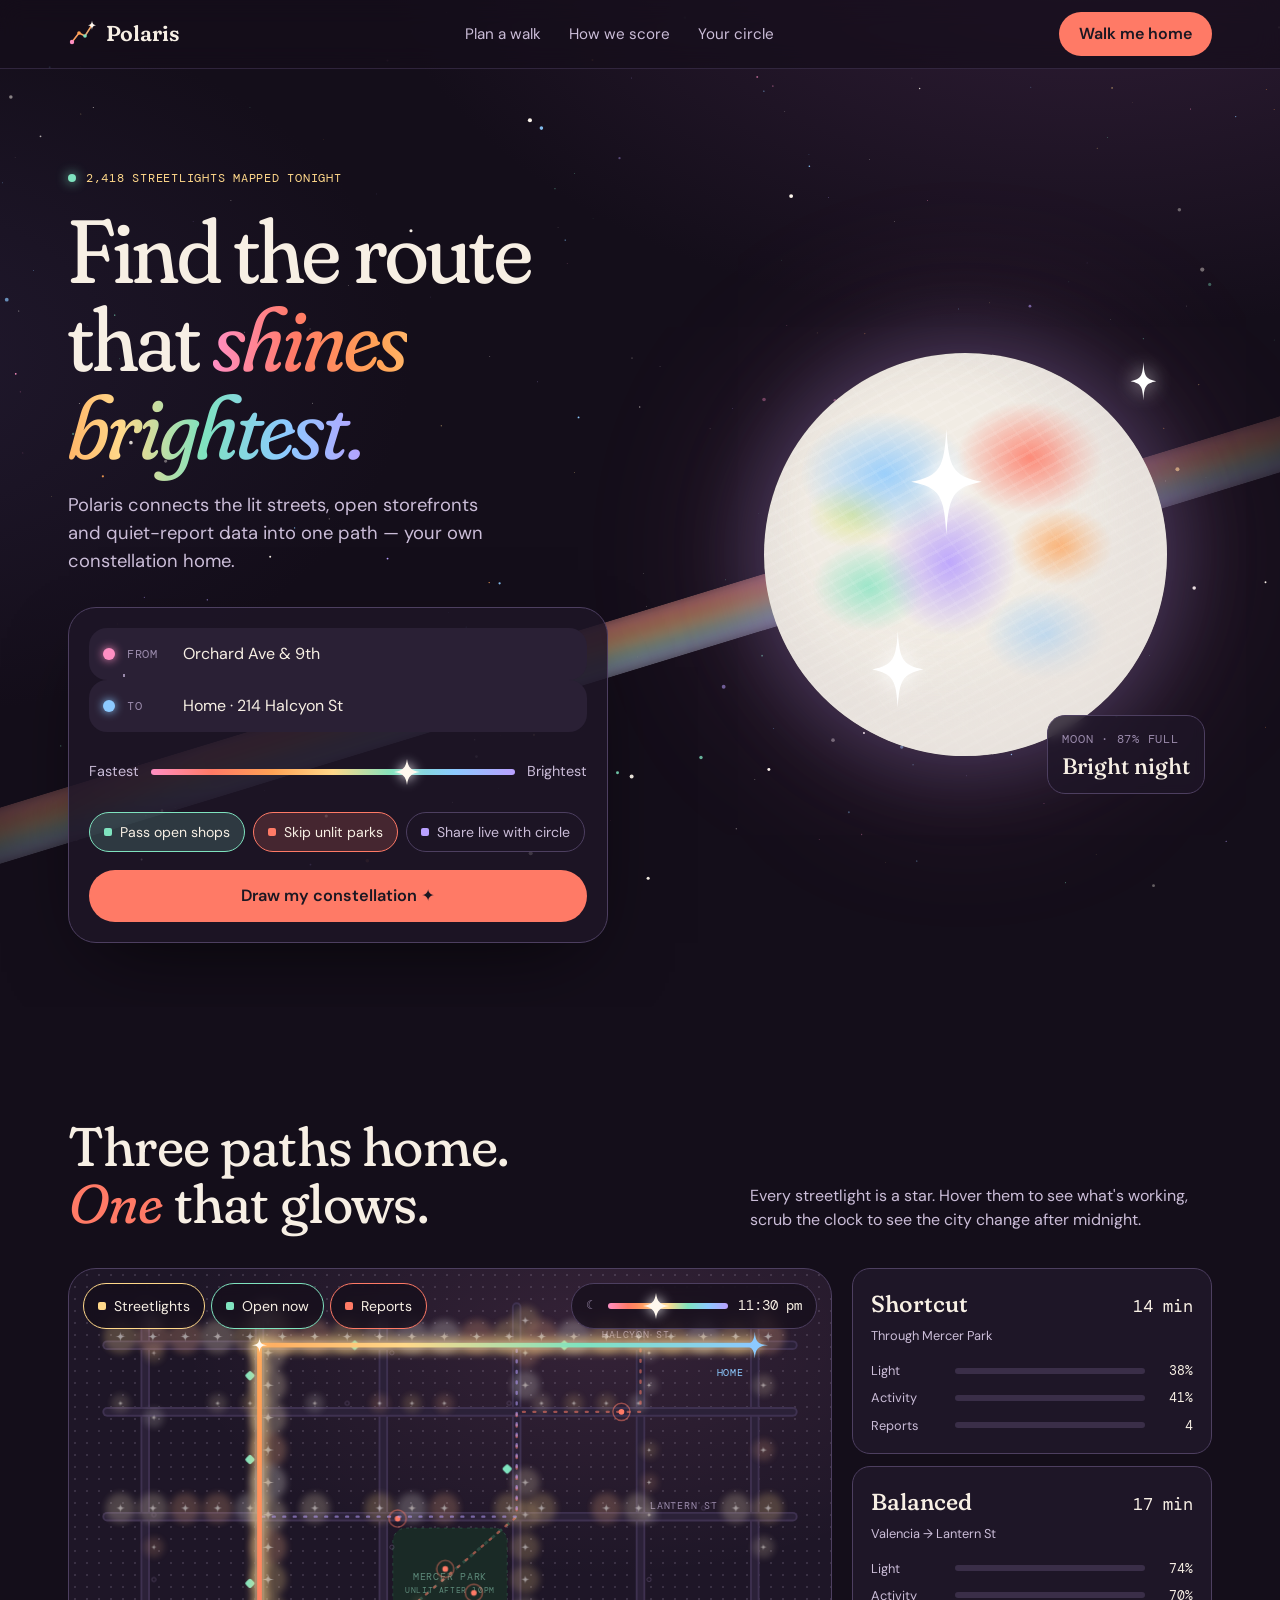
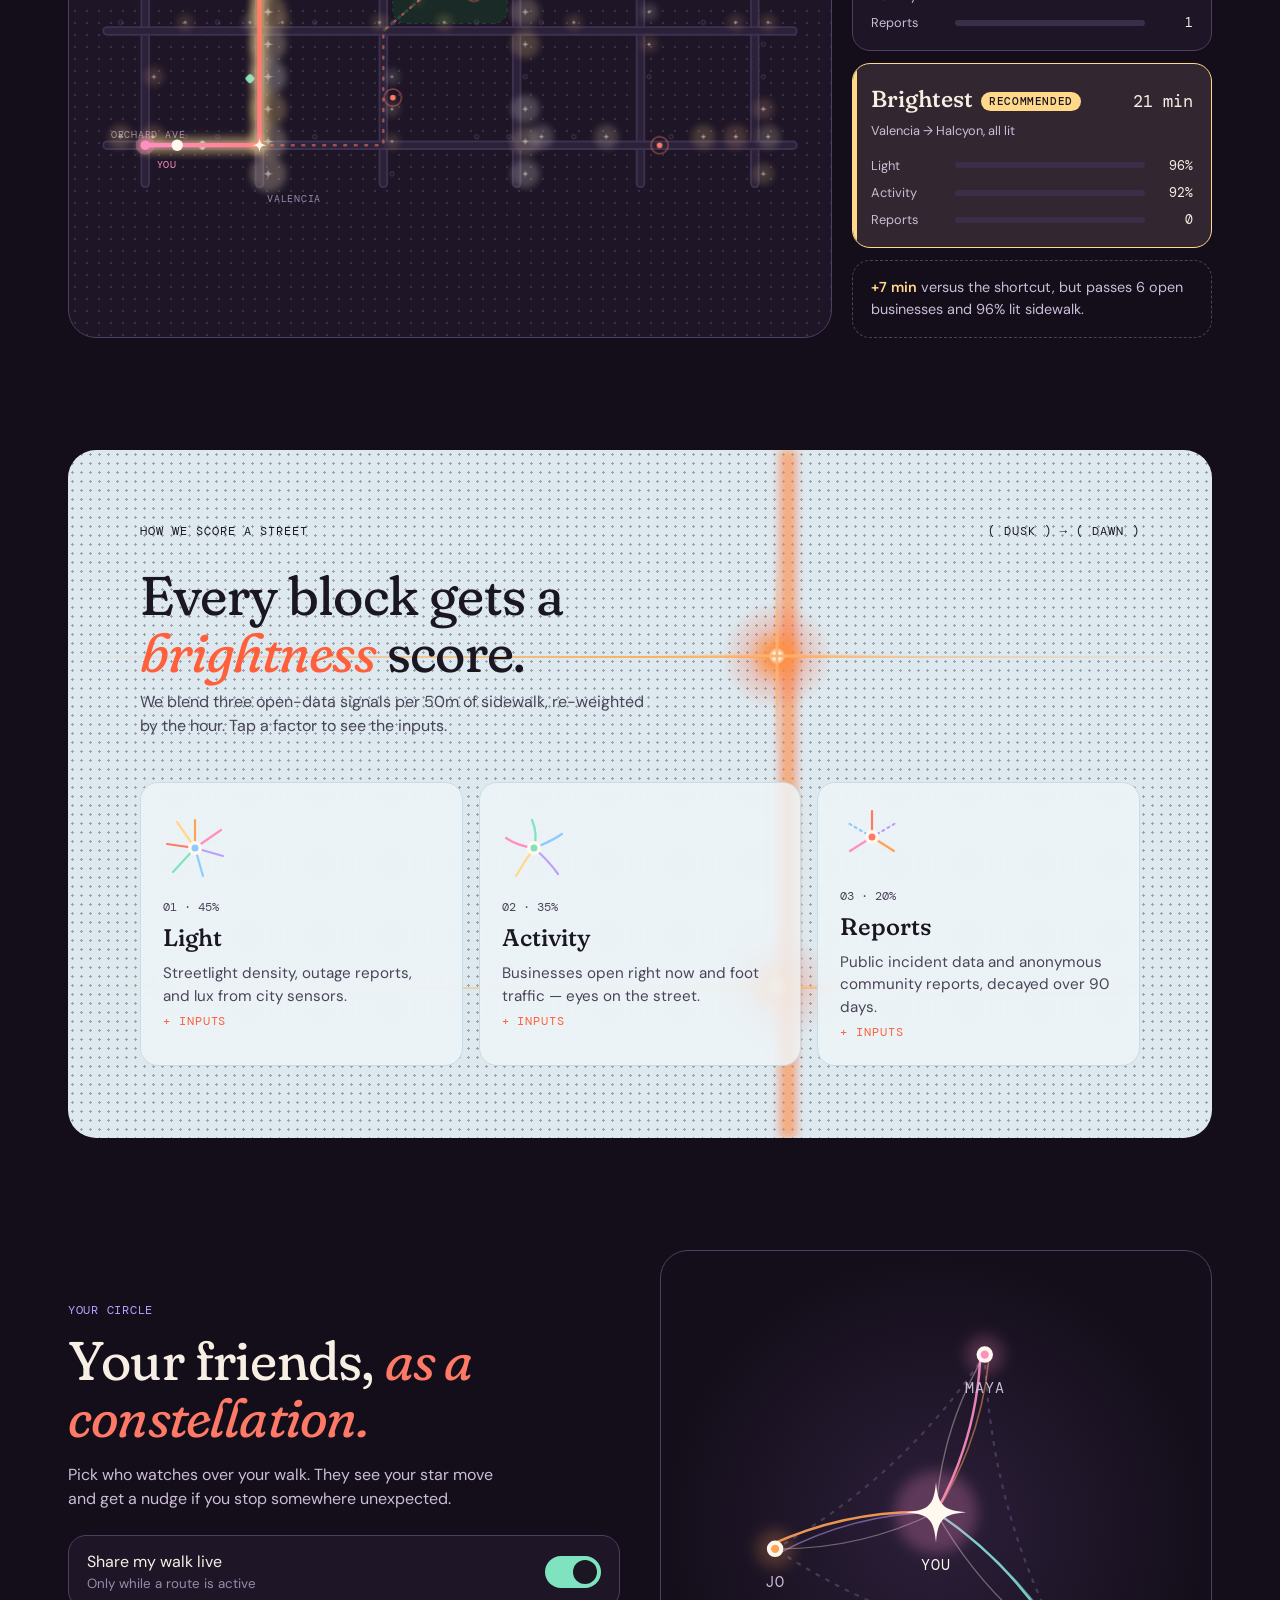
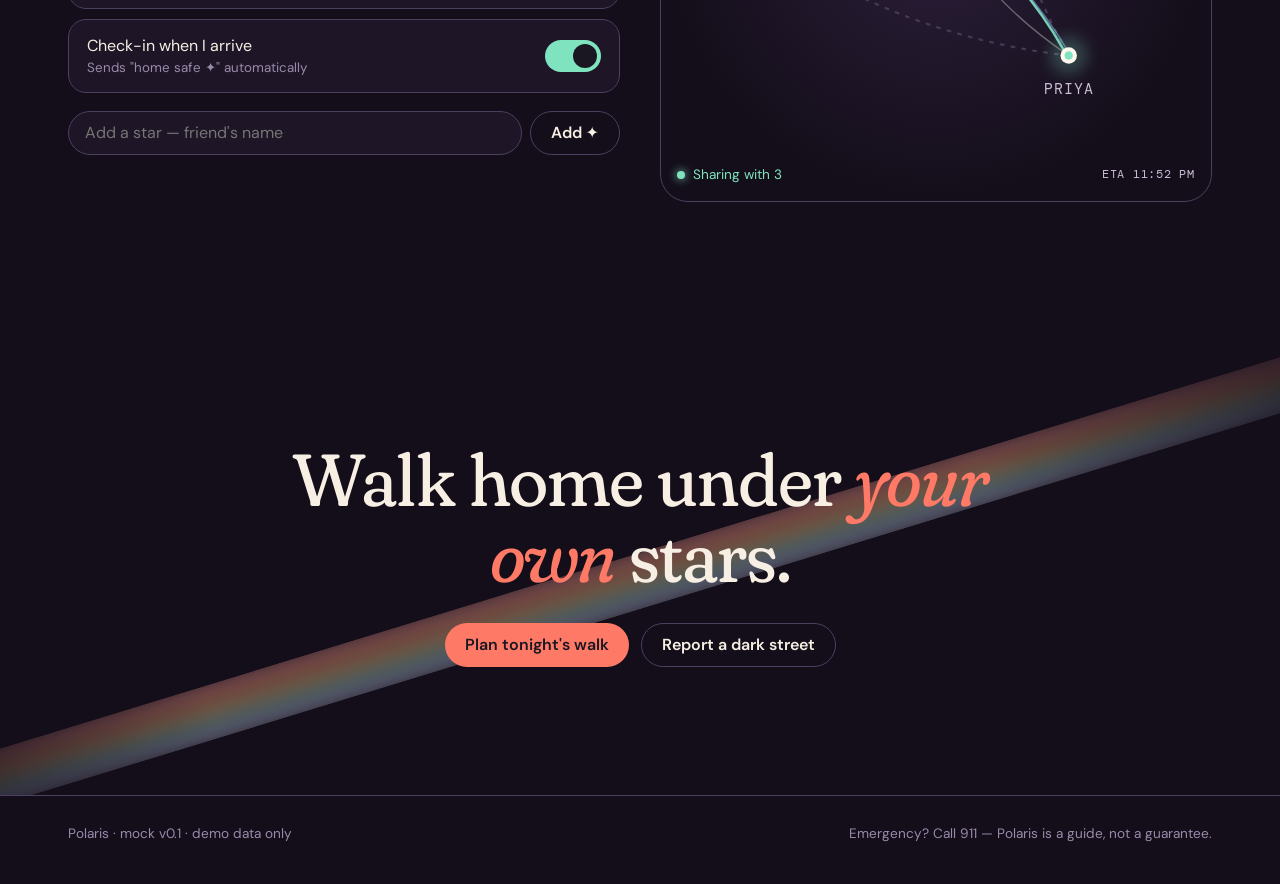
==== commit 87734e4b: "use inverse square law for lighting + add routing" ====
--- a/mocks/index.html
+++ b/mocks/index.html
@@ -3,7 +3,7 @@
 <head>
 <meta charset="UTF-8">
 <meta name="viewport" content="width=device-width, initial-scale=1">
-<title>Asterism — safer night walks</title>
+<title>Polaris — safer night walks</title>
 <!-- No DESIGN.md found — tokens defined inline from the brief's mood references (70s collage, Ewha "The Coordinate", painted neuron stars, opal moon). -->
 <link rel="preconnect" href="https://fonts.googleapis.com">
 <link rel="preconnect" href="https://fonts.gstatic.com" crossorigin>
@@ -355,7 +355,7 @@
         <circle cx="4" cy="22" r="2.2" fill="#ff8fc3"/><circle cx="11" cy="13" r="1.8" fill="#ffa255"/><circle cx="17" cy="16" r="1.8" fill="#7fe3bf"/>
         <path d="M24 0.5C24.5 4 25.5 5 28 5.2C25.5 5.5 24.5 6.5 24 10C23.5 6.5 22.5 5.5 20 5.2C22.5 5 23.5 4 24 0.5Z" fill="#fff8ee"/>
       </svg>
-      Asterism
+      Polaris
     </a>
     <ul>
       <li><a href="#map-sec">Plan a walk</a></li>
@@ -374,7 +374,7 @@
       <div>
         <span class="eyebrow mono"><span class="dot"></span>2,418 streetlights mapped tonight</span>
         <h1>Find the route that <em>shines brightest.</em></h1>
-        <p class="lede">Asterism connects the lit streets, open storefronts and quiet-report data into one path — your own constellation home.</p>
+        <p class="lede">Polaris connects the lit streets, open storefronts and quiet-report data into one path — your own constellation home.</p>
 
         <form class="planner" id="planner" onsubmit="return false" aria-label="Plan a route">
           <div style="position:relative">
@@ -550,7 +550,7 @@
 </main>
 
 <footer>
-  <div class="wrap"><span>Asterism · mock v0.1 · demo data only</span><span>Emergency? Call 911 — Asterism is a guide, not a guarantee.</span></div>
+  <div class="wrap"><span>Polaris · mock v0.1 · demo data only</span><span>Emergency? Call 911 — Polaris is a guide, not a guarantee.</span></div>
 </footer>
 
 <script>
